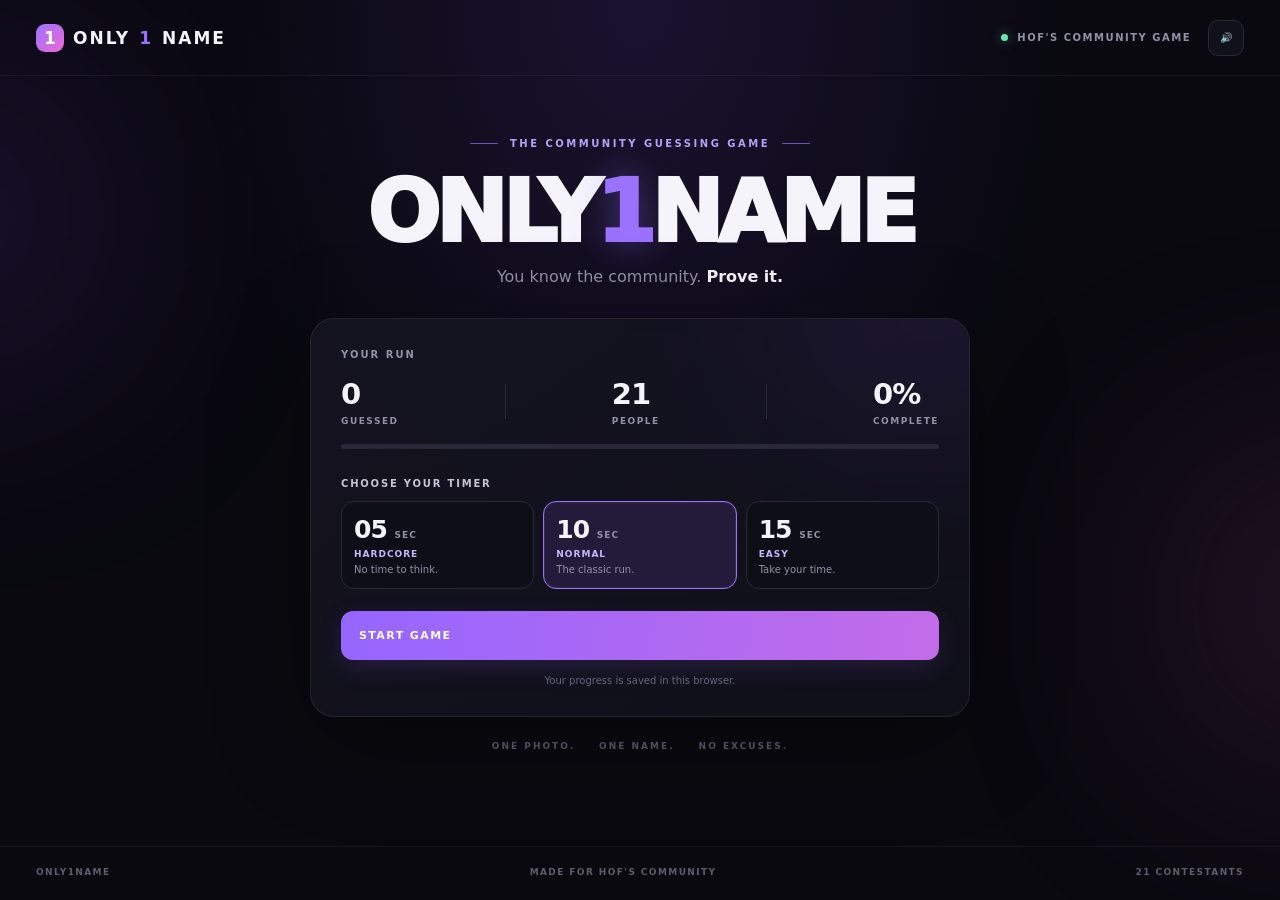
==== index.html @ 2f4b13dd "update" ====
<!doctype html>
<html lang="en">
<head>
  <meta charset="utf-8">
  <meta name="viewport" content="width=device-width, initial-scale=1">
  <meta name="theme-color" content="#09090f">
  <title>ONLY1NAME</title>
  <link rel="stylesheet" href="style.css">
</head>
<body>
  <div class="ambient ambient-one"></div><div class="ambient ambient-two"></div>
  <header class="topbar">
    <a class="wordmark" href="./" aria-label="ONLY1NAME home"><span class="logo-mark">1</span> ONLY<span>1</span>NAME</a>
    <div class="topbar-right">
      <span class="live-dot"></span><span class="topbar-label">HOF'S COMMUNITY GAME</span>
      <button id="sound-toggle" class="icon-button" aria-label="Toggle sound" title="Toggle sound">🔊</button>
    </div>
  </header>

  <main class="app-shell">
    <section id="home-screen" class="screen home-screen">
      <div class="eyebrow"><span class="eyebrow-line"></span> THE COMMUNITY GUESSING GAME <span class="eyebrow-line"></span></div>
      <h1>ONLY<span>1</span>NAME</h1>
      <p class="hero-subtitle">You know the community. <strong>Prove it.</strong></p>
      <div class="hero-card">
        <div class="hero-card-glow"></div>
        <div class="hero-card-content">
          <div class="mini-label">YOUR RUN</div>
          <div class="hero-stats">
            <div><strong id="home-guessed">0</strong><span>GUESSED</span></div>
            <div class="stat-divider"></div>
            <div><strong id="home-total">0</strong><span>PEOPLE</span></div>
            <div class="stat-divider"></div>
            <div><strong id="home-progress">0%</strong><span>COMPLETE</span></div>
          </div>
          <div class="progress-track"><div id="home-progress-bar" class="progress-fill"></div></div>
          <div class="setting-heading">CHOOSE YOUR TIMER</div>
          <div class="difficulty-options" role="group" aria-label="Choose timer difficulty">
            <button class="difficulty" data-seconds="5"><span class="difficulty-time">05 <small>SEC</small></span><span class="difficulty-name">HARDCORE</span><span class="difficulty-desc">No time to think.</span></button>
            <button class="difficulty selected" data-seconds="10"><span class="difficulty-time">10 <small>SEC</small></span><span class="difficulty-name">NORMAL</span><span class="difficulty-desc">The classic run.</span></button>
            <button class="difficulty" data-seconds="15"><span class="difficulty-time">15 <small>SEC</small></span><span class="difficulty-name">EASY</span><span class="difficulty-desc">Take your time.</span></button>
          </div>
          <button id="start-button" class="primary-button">START GAME <span>→</span></button>
          <button id="resume-button" class="secondary-button hidden">CONTINUE WHERE I LEFT OFF</button>
          <p class="fine-print">Your progress is saved in this browser.</p>
        </div>
      </div>
      <div class="home-footer"><span>ONE PHOTO.</span><span>ONE NAME.</span><span>NO EXCUSES.</span></div>
    </section>

    <section id="game-screen" class="screen game-screen hidden">
      <div class="game-heading">
        <button id="home-button" class="text-button">← MENU</button>
        <div class="round-label">CONTESTANT <strong id="round-number">01</strong><span id="round-total"> / 20</span></div>
        <div class="game-progress"><div id="game-progress-bar"></div></div>
      </div>

      <div class="game-layout">
        <section class="contestant-panel">
          <div class="photo-topline"><span class="tag">WHO'S THAT?</span><span id="guessed-badge" class="guessed-badge hidden">✓ GUESSED</span></div>
          <div id="photo-frame" class="photo-frame">
            <img id="contestant-photo" alt="Mystery contestant" draggable="false">
            <div id="photo-fallback" class="photo-fallback"><span>?</span><small>CONTESTANT PHOTO</small></div>
            <div id="reveal-overlay" class="reveal-overlay hidden"><span>THE ANSWER IS</span><strong id="reveal-name"></strong><small id="reveal-twitch"></small></div>
            <div id="countdown-overlay" class="countdown-overlay hidden"><span id="countdown-number">3</span></div>
          </div>
          <div class="photo-caption"><span class="caption-dot"></span><span id="photo-caption-text">A member of Hof's community</span></div>
        </section>

        <aside class="controls-panel">
          <div class="timer-card">
            <div class="timer-top"><span>TIME LEFT</span><span id="timer-mode">NORMAL MODE</span></div>
            <div id="timer-display" class="timer-display">10<span>s</span></div>
            <div class="timer-track"><div id="timer-bar" class="timer-fill"></div></div>
            <div class="timer-controls">
              <button id="timer-start" class="small-button">▶ START TIMER</button>
              <button id="timer-reset" class="small-button muted">↻ RESET</button>
            </div>
          </div>

          <div class="guess-card">
            <div class="section-kicker">LOCK IN YOUR GUESS</div>
            <h2>What's their<br><span>first name?</span></h2>
            <p>Say it out loud. Let chat decide.</p>
            <button id="reveal-button" class="primary-button reveal-button">REVEAL NAME <span>↗</span></button>
            <button id="guessed-button" class="secondary-button guessed-action">✓ MARK AS GUESSED</button>
          </div>

          <div class="navigation">
            <button id="previous-button" class="nav-button">← PREVIOUS</button>
            <button id="next-button" class="nav-button next-nav">NEXT PERSON →</button>
          </div>
          <div class="session-stats"><div><span>GUESSED THIS RUN</span><strong id="game-guessed">0</strong></div><div><span>LEFT TO GUESS</span><strong id="game-remaining">0</strong></div></div>
          <button id="review-button" class="text-button review-button">REVIEW GUESSED PEOPLE ↓</button>
        </aside>
      </div>

      <section id="review-panel" class="review-panel hidden">
        <div class="review-heading"><div><span class="section-kicker">YOUR PROGRESS</span><h2>People you've guessed</h2></div><button id="close-review" class="text-button">CLOSE ✕</button></div>
        <div id="review-list" class="review-list"></div>
      </section>
    </section>

    <section id="empty-screen" class="screen empty-screen hidden">
      <div class="empty-icon">＋</div><h2>YOUR GAME IS READY</h2>
      <p>Add your contestants to <code>contestants.json</code> and their photos to the <code>photos/</code> folder in your repository.</p>
      <button id="empty-home-button" class="primary-button">BACK TO MENU <span>→</span></button>
    </section>
  </main>
  <footer class="site-footer"><span>ONLY1NAME</span><span>MADE FOR HOF'S COMMUNITY</span><span id="footer-count">0 CONTESTANTS</span></footer>
  <script src="game.js"></script>
</body>
</html>
---- style.css ----
:root{--bg:#09090f;--panel:#11111b;--panel2:#171725;--line:#29293a;--text:#f5f4fb;--muted:#9291a8;--purple:#9b72ff;--pink:#ef68d4;--green:#66e7b1;--danger:#ff657a;--radius:20px}
*{box-sizing:border-box}html{min-height:100%;background:var(--bg)}body{margin:0;min-height:100vh;background:radial-gradient(ellipse at 50% 0%,#1a1230 0%,var(--bg) 48%);color:var(--text);font-family:Inter,ui-sans-serif,system-ui,-apple-system,BlinkMacSystemFont,"Segoe UI",sans-serif;overflow-x:hidden}.ambient{position:fixed;width:340px;height:340px;filter:blur(120px);opacity:.13;pointer-events:none;z-index:0}.ambient-one{background:#8d42ff;top:5%;left:-220px}.ambient-two{background:#d84dbd;right:-220px;top:48%}button{font:inherit;cursor:pointer}button:focus-visible,a:focus-visible{outline:2px solid var(--pink);outline-offset:3px}.hidden{display:none!important}.topbar{position:relative;z-index:1;max-width:1400px;margin:auto;height:76px;padding:0 36px;display:flex;align-items:center;justify-content:space-between;border-bottom:1px solid #ffffff0c}.wordmark{font-size:17px;letter-spacing:2px;font-weight:900;color:var(--text);text-decoration:none;display:flex;align-items:center;gap:9px}.wordmark>span:last-child{color:var(--purple)}.logo-mark{display:grid;place-items:center;width:28px;height:28px;border-radius:9px;background:linear-gradient(135deg,var(--purple),var(--pink));font-size:17px;color:white;letter-spacing:0}.topbar-right{display:flex;align-items:center;gap:9px;color:var(--muted);font-size:10px;font-weight:800;letter-spacing:1.5px}.live-dot{width:7px;height:7px;border-radius:50%;background:var(--green);box-shadow:0 0 12px #66e7b188}.icon-button{border:1px solid var(--line);background:var(--panel);border-radius:10px;width:36px;height:36px;margin-left:8px}.app-shell{position:relative;z-index:1;max-width:1220px;margin:auto;padding:30px 28px 64px;min-height:calc(100vh - 130px)}.screen{animation:fade-in .35s ease}@keyframes fade-in{from{opacity:0;transform:translateY(7px)}to{opacity:1;transform:translateY(0)}}.home-screen{text-align:center;padding-top:32px}.eyebrow{display:flex;align-items:center;justify-content:center;gap:12px;color:#b7a1f7;font-size:10px;letter-spacing:2.5px;font-weight:800}.eyebrow-line{height:1px;width:28px;background:#6d4fb8}.home-screen h1{font-size:clamp(46px,8vw,86px);line-height:1;margin:20px 0 12px;letter-spacing:-5px;font-weight:1000}.home-screen h1 span{color:var(--purple);text-shadow:0 0 35px #9b72ff66}.hero-subtitle{margin:0;color:var(--muted);font-size:16px}.hero-subtitle strong{color:var(--text)}.hero-card{position:relative;max-width:660px;margin:32px auto 0;border:1px solid #ffffff14;border-radius:24px;background:linear-gradient(145deg,#151421f2,#101019f5);overflow:hidden;text-align:left;box-shadow:0 25px 100px #0005}.hero-card-glow{position:absolute;width:280px;height:180px;background:#8c54ff;filter:blur(100px);opacity:.13;right:-100px;top:-90px;pointer-events:none}.hero-card-content{position:relative;padding:30px}.mini-label,.section-kicker{font-size:10px;font-weight:900;letter-spacing:2px;color:var(--muted)}.hero-stats{display:flex;align-items:center;justify-content:space-between;margin:17px 0 18px}.hero-stats>div:not(.stat-divider){display:flex;flex-direction:column;gap:5px}.hero-stats strong{font-size:29px;letter-spacing:-1px}.hero-stats span{font-size:9px;font-weight:800;letter-spacing:1.5px;color:var(--muted)}.stat-divider{width:1px;height:35px;background:var(--line)}.progress-track,.game-progress,.timer-track{height:5px;border-radius:99px;background:#292638;overflow:hidden}.progress-fill,.game-progress>div,.timer-fill{height:100%;width:0;background:linear-gradient(90deg,var(--purple),var(--pink));border-radius:99px;transition:width .25s}.setting-heading{margin-top:29px;margin-bottom:12px;font-size:10px;font-weight:900;letter-spacing:1.8px;color:#c6c3d7}.difficulty-options{display:grid;grid-template-columns:repeat(3,1fr);gap:9px}.difficulty{display:flex;flex-direction:column;gap:5px;text-align:left;padding:13px 12px;border:1px solid var(--line);background:#0e0e16;border-radius:13px;color:var(--text);transition:border-color .2s,background .2s}.difficulty:hover{border-color:#6c598d}.difficulty.selected{border-color:var(--purple);background:#241a39;box-shadow:inset 0 0 0 1px #9b72ff22}.difficulty-time{font-size:25px;font-weight:900;letter-spacing:-1px}.difficulty-time small{font-size:9px;letter-spacing:1px;color:var(--muted)}.difficulty-name{font-size:9px;font-weight:900;letter-spacing:1px;color:#c8b5ff}.difficulty-desc{font-size:10px;color:var(--muted)}.primary-button{border:0;background:linear-gradient(100deg,#9566ff,#c36ce8);color:#fff;border-radius:12px;min-height:49px;padding:0 18px;font-size:11px;letter-spacing:1.4px;font-weight:900;display:flex;align-items:center;justify-content:space-between;gap:20px;box-shadow:0 8px 24px #9566ff26;transition:transform .15s,filter .15s}.primary-button:hover{filter:brightness(1.12);transform:translateY(-1px)}.primary-button span{font-size:18px}.hero-card .primary-button{width:100%;margin-top:22px}.secondary-button{width:100%;min-height:43px;border:1px solid #4a3c67;background:#211a31;color:#d4c4ff;border-radius:11px;font-size:10px;letter-spacing:1px;font-weight:900;margin-top:9px}.secondary-button:hover{background:#2a2040}.fine-print{text-align:center;color:#66657b;font-size:10px;margin:15px 0 0}.home-footer{display:flex;justify-content:center;gap:24px;margin-top:24px;color:#5e5c72;font-size:9px;letter-spacing:2px;font-weight:900}.site-footer{position:relative;z-index:1;display:flex;justify-content:space-between;max-width:1400px;margin:auto;padding:20px 36px;color:#5e5c72;font-size:9px;letter-spacing:1.4px;font-weight:800;border-top:1px solid #ffffff0c}.game-screen{padding-top:12px}.game-heading{display:flex;align-items:center;gap:24px;margin-bottom:22px}.text-button{background:transparent;border:0;color:var(--muted);font-size:10px;font-weight:900;letter-spacing:1.2px;padding:10px 0}.text-button:hover{color:var(--text)}.round-label{white-space:nowrap;font-size:10px;font-weight:800;letter-spacing:1px;color:var(--muted)}.round-label strong{color:var(--text);font-size:15px;margin-left:6px}.game-progress{flex:1;height:4px}.game-layout{display:grid;grid-template-columns:minmax(0,1.35fr) minmax(300px,.8fr);gap:22px;align-items:stretch}.contestant-panel,.controls-panel{border:1px solid #ffffff12;border-radius:var(--radius);background:#11111bd9;overflow:hidden}.contestant-panel{padding:17px}.photo-topline{height:28px;display:flex;align-items:flex-start;justify-content:space-between}.tag{font-size:9px;letter-spacing:1.8px;font-weight:900;color:#c9b5ff}.guessed-badge{font-size:9px;color:var(--green);letter-spacing:1px;font-weight:900}.photo-frame{height:clamp(300px,54vh,570px);position:relative;display:flex;align-items:center;justify-content:center;overflow:hidden;border-radius:13px;background:radial-gradient(ellipse at 50% 35%,#2a2140,#15141f 70%);border:1px solid #ffffff0b}.photo-frame img{width:100%;height:100%;object-fit:contain;position:relative;z-index:1;display:none}.photo-frame img.loaded{display:block}.photo-fallback{position:absolute;inset:0;display:flex;flex-direction:column;align-items:center;justify-content:center;gap:12px;color:#a797d4;background:radial-gradient(ellipse at center,#302445,#14131e 70%)}.photo-fallback span{width:100px;height:100px;border:1px solid #b99bff55;border-radius:50%;display:grid;place-items:center;font-size:52px;font-weight:300;color:#d2bdff;box-shadow:0 0 70px #9b72ff18}.photo-fallback small{font-size:9px;letter-spacing:2px;color:#8d829f}.reveal-overlay{position:absolute;z-index:3;inset:0;display:flex;flex-direction:column;align-items:center;justify-content:flex-end;padding:30px 18px;background:linear-gradient(0deg,#0b0914f5 0%,#0b091455 55%,transparent 100%);text-align:center;animation:fade-in .3s ease}.reveal-overlay>span{font-size:9px;letter-spacing:2px;color:#d4c4ff;font-weight:900}.reveal-overlay strong{font-size:clamp(30px,4vw,50px);font-weight:1000;letter-spacing:-1.5px;margin-top:7px;text-shadow:0 3px 20px #0008}.reveal-overlay small{font-size:12px;color:#c1b5dc;margin-top:5px}.countdown-overlay{position:absolute;z-index:4;inset:0;display:grid;place-items:center;background:#080711b8;backdrop-filter:blur(4px)}.countdown-overlay span{font-size:clamp(100px,20vw,200px);font-weight:1000;line-height:1;color:white;text-shadow:0 0 60px #a77bffbb;animation:count-pop .8s ease both}@keyframes count-pop{0%{transform:scale(1.5);opacity:0}25%{opacity:1}100%{transform:scale(1);opacity:1}}.photo-caption{display:flex;align-items:center;gap:8px;color:var(--muted);font-size:10px;padding:13px 2px 1px}.caption-dot{width:6px;height:6px;border-radius:50%;background:var(--purple)}.controls-panel{padding:16px;display:flex;flex-direction:column;gap:13px}.timer-card,.guess-card{background:#171725;border:1px solid #ffffff0a;border-radius:14px;padding:17px}.timer-top{display:flex;justify-content:space-between;align-items:center;color:var(--muted);font-size:9px;font-weight:900;letter-spacing:1.2px}.timer-top span:last-child{color:#b8a2f2}.timer-display{text-align:center;font-size:58px;line-height:1.2;font-weight:1000;letter-spacing:-3px;margin:5px 0 10px;font-variant-numeric:tabular-nums}.timer-display span{font-size:20px;letter-spacing:0;color:var(--muted);margin-left:4px}.timer-display.urgent{color:var(--danger);text-shadow:0 0 24px #ff657a44}.timer-track{height:4px}.timer-fill{width:100%}.timer-controls{display:grid;grid-template-columns:1fr 1fr;gap:8px;margin-top:13px}.small-button{min-height:35px;border:1px solid #4a3b69;border-radius:9px;background:#2a2040;color:#e3d8ff;font-size:9px;font-weight:900;letter-spacing:.8px}.small-button.muted{background:transparent;border-color:var(--line);color:var(--muted)}.guess-card .section-kicker{color:#b49bf7}.guess-card h2{font-size:25px;line-height:1.12;letter-spacing:-.8px;margin:12px 0 8px}.guess-card h2 span{color:#b49bf7}.guess-card p{font-size:11px;color:var(--muted);margin:0 0 16px}.reveal-button{width:100%;min-height:45px}.guessed-action{margin-top:8px;min-height:39px}.navigation{display:grid;grid-template-columns:1fr 1fr;gap:8px}.nav-button{min-height:42px;background:transparent;border:1px solid var(--line);border-radius:10px;color:#c3c0d3;font-size:9px;letter-spacing:.8px;font-weight:900}.nav-button:hover:not(:disabled){border-color:#8062bb;background:#1a1727}.nav-button:disabled{opacity:.3;cursor:not-allowed}.next-nav{background:#211a31;border-color:#4b3b68;color:#d4c4ff}.session-stats{display:grid;grid-template-columns:1fr 1fr;border:1px solid #ffffff10;border-radius:11px;padding:12px 14px}.session-stats>div{display:flex;flex-direction:column;gap:4px}.session-stats>div+div{border-left:1px solid var(--line);padding-left:15px}.session-stats span{font-size:8px;color:var(--muted);letter-spacing:1px;font-weight:800}.session-stats strong{font-size:19px}.review-button{text-align:center;padding:5px}.review-panel{margin-top:22px;padding:20px;border:1px solid #ffffff12;border-radius:var(--radius);background:#11111bd9}.review-heading{display:flex;justify-content:space-between;align-items:center;margin-bottom:17px}.review-heading h2{font-size:22px;margin:7px 0 0}.review-list{display:grid;grid-template-columns:repeat(auto-fill,minmax(140px,1fr));gap:10px}.review-person{border:1px solid var(--line);border-radius:12px;overflow:hidden;background:#171725;text-align:left;color:var(--text);padding:0}.review-person img{width:100%;height:120px;object-fit:cover;display:block;background:#272038}.review-person strong{display:block;padding:10px 10px 3px;font-size:12px}.review-person span{display:block;padding:0 10px 10px;color:var(--green);font-size:9px;letter-spacing:.7px}.empty-screen{max-width:540px;margin:8vh auto;text-align:center;border:1px solid var(--line);background:var(--panel);border-radius:22px;padding:42px 30px}.empty-icon{width:54px;height:54px;margin:0 auto 18px;border-radius:16px;background:#291e40;color:#cbb6ff;font-size:30px;display:grid;place-items:center}.empty-screen h2{font-size:24px;letter-spacing:-.5px}.empty-screen p{color:var(--muted);line-height:1.7;font-size:13px}.empty-screen code{color:#d6c5ff}.empty-screen .primary-button{margin:22px auto 0}.toast{position:fixed;z-index:20;left:50%;bottom:28px;transform:translateX(-50%);padding:12px 18px;border:1px solid #544276;background:#211a31;border-radius:10px;color:#e6dcff;font-size:12px;box-shadow:0 10px 40px #0008}
@media(max-width:800px){.app-shell{padding:24px 16px 40px}.topbar{padding:0 18px}.game-layout{grid-template-columns:1fr}.photo-frame{height:min(55vh,520px);min-height:280px}.controls-panel{display:grid;grid-template-columns:1fr 1fr;align-items:start}.timer-card,.guess-card{min-width:0}.navigation,.session-stats,.review-button{grid-column:1/-1}.game-heading{gap:12px}.game-progress{max-width:90px}.site-footer{padding:18px;gap:12px;font-size:8px}.topbar-label{display:none}.controls-panel{gap:10px}.timer-card,.guess-card{padding:13px}.guess-card h2{font-size:21px}.timer-display{font-size:47px}}
@media(max-width:480px){.home-screen{padding-top:20px}.hero-card-content{padding:21px 16px}.home-screen h1{letter-spacing:-3px}.hero-stats strong{font-size:24px}.difficulty-options{gap:6px}.difficulty{padding:10px 8px}.difficulty-time{font-size:21px}.difficulty-desc{font-size:9px}.home-footer{gap:12px;font-size:8px}.controls-panel{grid-template-columns:1fr}.timer-card,.guess-card,.navigation,.session-stats,.review-button{grid-column:1}.game-heading{flex-wrap:wrap}.game-progress{order:3;flex-basis:100%;max-width:none}.photo-frame{min-height:270px}.site-footer span:nth-child(2){display:none}}
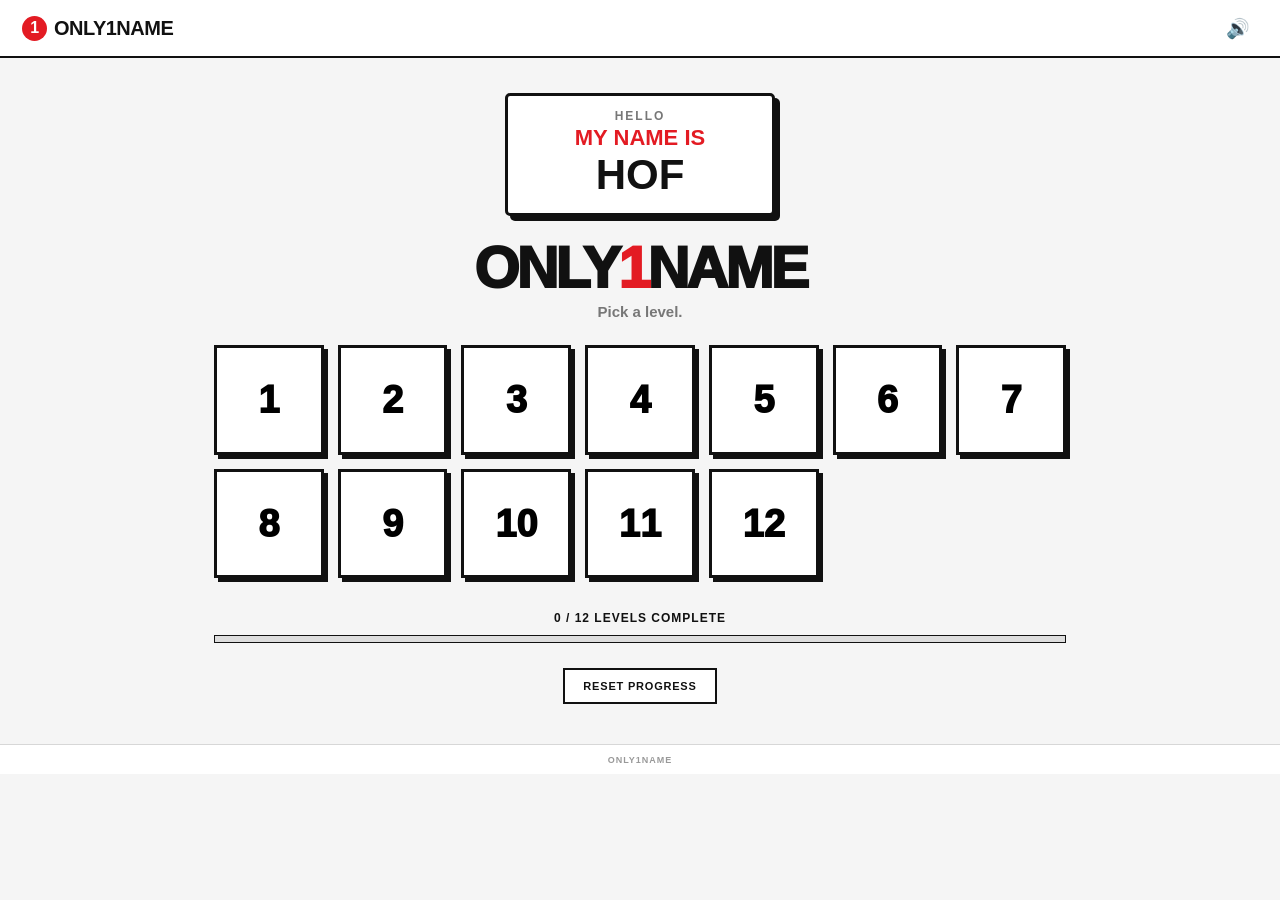
==== commit 0d3dd916: "up" ====
--- a/index.html
+++ b/index.html
@@ -3,111 +3,244 @@
 <head>
   <meta charset="utf-8">
   <meta name="viewport" content="width=device-width, initial-scale=1">
-  <meta name="theme-color" content="#09090f">
+  <meta name="theme-color" content="#e31b23">
   <title>ONLY1NAME</title>
+
   <link rel="stylesheet" href="style.css">
 </head>
+
 <body>
-  <div class="ambient ambient-one"></div><div class="ambient ambient-two"></div>
+
   <header class="topbar">
-    <a class="wordmark" href="./" aria-label="ONLY1NAME home"><span class="logo-mark">1</span> ONLY<span>1</span>NAME</a>
-    <div class="topbar-right">
-      <span class="live-dot"></span><span class="topbar-label">HOF'S COMMUNITY GAME</span>
-      <button id="sound-toggle" class="icon-button" aria-label="Toggle sound" title="Toggle sound">🔊</button>
-    </div>
+    <a class="brand" href="./">
+      <span class="brand-one">1</span>
+      ONLY1NAME
+    </a>
+
+    <button
+      id="sound-toggle"
+      class="sound-button"
+      aria-label="Toggle sound"
+      type="button"
+    >
+      🔊
+    </button>
   </header>
 
+
   <main class="app-shell">
-    <section id="home-screen" class="screen home-screen">
-      <div class="eyebrow"><span class="eyebrow-line"></span> THE COMMUNITY GUESSING GAME <span class="eyebrow-line"></span></div>
-      <h1>ONLY<span>1</span>NAME</h1>
-      <p class="hero-subtitle">You know the community. <strong>Prove it.</strong></p>
-      <div class="hero-card">
-        <div class="hero-card-glow"></div>
-        <div class="hero-card-content">
-          <div class="mini-label">YOUR RUN</div>
-          <div class="hero-stats">
-            <div><strong id="home-guessed">0</strong><span>GUESSED</span></div>
-            <div class="stat-divider"></div>
-            <div><strong id="home-total">0</strong><span>PEOPLE</span></div>
-            <div class="stat-divider"></div>
-            <div><strong id="home-progress">0%</strong><span>COMPLETE</span></div>
+
+    <!-- ======================================================
+         HOME / LEVEL SELECT
+         ====================================================== -->
+
+    <section
+      id="home-screen"
+      class="screen home-screen"
+    >
+
+      <div class="name-sticker">
+        <div class="sticker-top">HELLO</div>
+        <div class="sticker-title">MY NAME IS</div>
+        <div class="sticker-name">HOF</div>
+      </div>
+
+
+      <div class="home-heading">
+        <h1>ONLY<span>1</span>NAME</h1>
+        <p>Pick a level.</p>
+      </div>
+
+
+      <div
+        id="levels-grid"
+        class="levels-grid"
+      ></div>
+
+
+      <div class="home-progress">
+        <span id="home-progress-text">
+          0 / 0 LEVELS COMPLETE
+        </span>
+
+        <div class="home-progress-track">
+          <div id="home-progress-bar"></div>
+        </div>
+      </div>
+
+
+      <button
+        id="reset-progress-button"
+        class="reset-progress-button"
+        type="button"
+      >
+        RESET PROGRESS
+      </button>
+
+    </section>
+
+
+    <!-- ======================================================
+         GAME
+         ====================================================== -->
+
+    <section
+      id="game-screen"
+      class="screen game-screen hidden"
+    >
+
+      <div class="game-topbar">
+
+        <button
+          id="home-button"
+          class="back-button"
+          type="button"
+        >
+          ← LEVELS
+        </button>
+
+
+        <div class="level-indicator">
+          LEVEL
+          <strong id="level-number">01</strong>
+        </div>
+
+
+        <div class="round-indicator">
+          <strong id="round-number">1</strong>
+          /
+          <span id="round-total">4</span>
+        </div>
+
+      </div>
+
+
+      <div class="name-card-wrapper">
+
+        <div class="name-card">
+
+          <div class="name-card-header">
+            <div class="my-name-text">HELLO, MY NAME IS</div>
           </div>
-          <div class="progress-track"><div id="home-progress-bar" class="progress-fill"></div></div>
-          <div class="setting-heading">CHOOSE YOUR TIMER</div>
-          <div class="difficulty-options" role="group" aria-label="Choose timer difficulty">
-            <button class="difficulty" data-seconds="5"><span class="difficulty-time">05 <small>SEC</small></span><span class="difficulty-name">HARDCORE</span><span class="difficulty-desc">No time to think.</span></button>
-            <button class="difficulty selected" data-seconds="10"><span class="difficulty-time">10 <small>SEC</small></span><span class="difficulty-name">NORMAL</span><span class="difficulty-desc">The classic run.</span></button>
-            <button class="difficulty" data-seconds="15"><span class="difficulty-time">15 <small>SEC</small></span><span class="difficulty-name">EASY</span><span class="difficulty-desc">Take your time.</span></button>
+
+
+          <div class="card-photo-area">
+
+            <img
+              id="contestant-photo"
+              alt="Contestant"
+              draggable="false"
+            >
+
+
+            <div
+              id="photo-fallback"
+              class="photo-fallback hidden"
+            >
+              ?
+            </div>
+
+
+            <!-- Level-start countdown -->
+            <div
+              id="countdown-overlay"
+              class="countdown-overlay hidden"
+            >
+              <span id="countdown-number">3</span>
+            </div>
+
+
+            <!-- Answer -->
+            <div
+              id="reveal-overlay"
+              class="reveal-overlay hidden"
+            >
+              <div
+                id="reveal-name"
+                class="answer-name"
+              ></div>
+            </div>
+
           </div>
-          <button id="start-button" class="primary-button">START GAME <span>→</span></button>
-          <button id="resume-button" class="secondary-button hidden">CONTINUE WHERE I LEFT OFF</button>
-          <p class="fine-print">Your progress is saved in this browser.</p>
-        </div>
-      </div>
-      <div class="home-footer"><span>ONE PHOTO.</span><span>ONE NAME.</span><span>NO EXCUSES.</span></div>
+
+
+          <div class="name-card-footer">
+
+            <span class="card-star">★</span>
+
+            <div class="timer-area">
+
+              <div class="timer-display">
+                <span id="timer-display">10</span>s
+              </div>
+
+              <div class="timer-track">
+                <div id="timer-bar"></div>
+              </div>
+
+            </div>
+
+            <span class="card-star">★</span>
+
+          </div>
+
+        </div>
+
+      </div>
+
+
+      <!-- Only Previous / Next -->
+      <div class="game-controls">
+
+        <div class="navigation">
+
+          <button
+            id="previous-button"
+            class="nav-button"
+            type="button"
+          >
+            ← PREVIOUS
+          </button>
+
+
+          <button
+            id="next-button"
+            class="nav-button next"
+            type="button"
+          >
+            NEXT →
+          </button>
+
+        </div>
+
+      </div>
+
+
+      <div class="level-status">
+
+        <span>
+          LEVEL
+          <strong id="status-level">01</strong>
+        </span>
+
+        <span>
+          <strong id="level-total">4</strong>
+          PICTURES
+        </span>
+
+      </div>
+
     </section>
 
-    <section id="game-screen" class="screen game-screen hidden">
-      <div class="game-heading">
-        <button id="home-button" class="text-button">← MENU</button>
-        <div class="round-label">CONTESTANT <strong id="round-number">01</strong><span id="round-total"> / 20</span></div>
-        <div class="game-progress"><div id="game-progress-bar"></div></div>
-      </div>
-
-      <div class="game-layout">
-        <section class="contestant-panel">
-          <div class="photo-topline"><span class="tag">WHO'S THAT?</span><span id="guessed-badge" class="guessed-badge hidden">✓ GUESSED</span></div>
-          <div id="photo-frame" class="photo-frame">
-            <img id="contestant-photo" alt="Mystery contestant" draggable="false">
-            <div id="photo-fallback" class="photo-fallback"><span>?</span><small>CONTESTANT PHOTO</small></div>
-            <div id="reveal-overlay" class="reveal-overlay hidden"><span>THE ANSWER IS</span><strong id="reveal-name"></strong><small id="reveal-twitch"></small></div>
-            <div id="countdown-overlay" class="countdown-overlay hidden"><span id="countdown-number">3</span></div>
-          </div>
-          <div class="photo-caption"><span class="caption-dot"></span><span id="photo-caption-text">A member of Hof's community</span></div>
-        </section>
-
-        <aside class="controls-panel">
-          <div class="timer-card">
-            <div class="timer-top"><span>TIME LEFT</span><span id="timer-mode">NORMAL MODE</span></div>
-            <div id="timer-display" class="timer-display">10<span>s</span></div>
-            <div class="timer-track"><div id="timer-bar" class="timer-fill"></div></div>
-            <div class="timer-controls">
-              <button id="timer-start" class="small-button">▶ START TIMER</button>
-              <button id="timer-reset" class="small-button muted">↻ RESET</button>
-            </div>
-          </div>
-
-          <div class="guess-card">
-            <div class="section-kicker">LOCK IN YOUR GUESS</div>
-            <h2>What's their<br><span>first name?</span></h2>
-            <p>Say it out loud. Let chat decide.</p>
-            <button id="reveal-button" class="primary-button reveal-button">REVEAL NAME <span>↗</span></button>
-            <button id="guessed-button" class="secondary-button guessed-action">✓ MARK AS GUESSED</button>
-          </div>
-
-          <div class="navigation">
-            <button id="previous-button" class="nav-button">← PREVIOUS</button>
-            <button id="next-button" class="nav-button next-nav">NEXT PERSON →</button>
-          </div>
-          <div class="session-stats"><div><span>GUESSED THIS RUN</span><strong id="game-guessed">0</strong></div><div><span>LEFT TO GUESS</span><strong id="game-remaining">0</strong></div></div>
-          <button id="review-button" class="text-button review-button">REVIEW GUESSED PEOPLE ↓</button>
-        </aside>
-      </div>
-
-      <section id="review-panel" class="review-panel hidden">
-        <div class="review-heading"><div><span class="section-kicker">YOUR PROGRESS</span><h2>People you've guessed</h2></div><button id="close-review" class="text-button">CLOSE ✕</button></div>
-        <div id="review-list" class="review-list"></div>
-      </section>
-    </section>
-
-    <section id="empty-screen" class="screen empty-screen hidden">
-      <div class="empty-icon">＋</div><h2>YOUR GAME IS READY</h2>
-      <p>Add your contestants to <code>contestants.json</code> and their photos to the <code>photos/</code> folder in your repository.</p>
-      <button id="empty-home-button" class="primary-button">BACK TO MENU <span>→</span></button>
-    </section>
   </main>
-  <footer class="site-footer"><span>ONLY1NAME</span><span>MADE FOR HOF'S COMMUNITY</span><span id="footer-count">0 CONTESTANTS</span></footer>
+
+
+  <footer class="site-footer">
+    ONLY1NAME
+  </footer>
+
+
   <script src="game.js"></script>
+
 </body>
-</html>
+</html>
--- a/style.css
+++ b/style.css
@@ -1,4 +1,1020 @@
-:root{--bg:#09090f;--panel:#11111b;--panel2:#171725;--line:#29293a;--text:#f5f4fb;--muted:#9291a8;--purple:#9b72ff;--pink:#ef68d4;--green:#66e7b1;--danger:#ff657a;--radius:20px}
-*{box-sizing:border-box}html{min-height:100%;background:var(--bg)}body{margin:0;min-height:100vh;background:radial-gradient(ellipse at 50% 0%,#1a1230 0%,var(--bg) 48%);color:var(--text);font-family:Inter,ui-sans-serif,system-ui,-apple-system,BlinkMacSystemFont,"Segoe UI",sans-serif;overflow-x:hidden}.ambient{position:fixed;width:340px;height:340px;filter:blur(120px);opacity:.13;pointer-events:none;z-index:0}.ambient-one{background:#8d42ff;top:5%;left:-220px}.ambient-two{background:#d84dbd;right:-220px;top:48%}button{font:inherit;cursor:pointer}button:focus-visible,a:focus-visible{outline:2px solid var(--pink);outline-offset:3px}.hidden{display:none!important}.topbar{position:relative;z-index:1;max-width:1400px;margin:auto;height:76px;padding:0 36px;display:flex;align-items:center;justify-content:space-between;border-bottom:1px solid #ffffff0c}.wordmark{font-size:17px;letter-spacing:2px;font-weight:900;color:var(--text);text-decoration:none;display:flex;align-items:center;gap:9px}.wordmark>span:last-child{color:var(--purple)}.logo-mark{display:grid;place-items:center;width:28px;height:28px;border-radius:9px;background:linear-gradient(135deg,var(--purple),var(--pink));font-size:17px;color:white;letter-spacing:0}.topbar-right{display:flex;align-items:center;gap:9px;color:var(--muted);font-size:10px;font-weight:800;letter-spacing:1.5px}.live-dot{width:7px;height:7px;border-radius:50%;background:var(--green);box-shadow:0 0 12px #66e7b188}.icon-button{border:1px solid var(--line);background:var(--panel);border-radius:10px;width:36px;height:36px;margin-left:8px}.app-shell{position:relative;z-index:1;max-width:1220px;margin:auto;padding:30px 28px 64px;min-height:calc(100vh - 130px)}.screen{animation:fade-in .35s ease}@keyframes fade-in{from{opacity:0;transform:translateY(7px)}to{opacity:1;transform:translateY(0)}}.home-screen{text-align:center;padding-top:32px}.eyebrow{display:flex;align-items:center;justify-content:center;gap:12px;color:#b7a1f7;font-size:10px;letter-spacing:2.5px;font-weight:800}.eyebrow-line{height:1px;width:28px;background:#6d4fb8}.home-screen h1{font-size:clamp(46px,8vw,86px);line-height:1;margin:20px 0 12px;letter-spacing:-5px;font-weight:1000}.home-screen h1 span{color:var(--purple);text-shadow:0 0 35px #9b72ff66}.hero-subtitle{margin:0;color:var(--muted);font-size:16px}.hero-subtitle strong{color:var(--text)}.hero-card{position:relative;max-width:660px;margin:32px auto 0;border:1px solid #ffffff14;border-radius:24px;background:linear-gradient(145deg,#151421f2,#101019f5);overflow:hidden;text-align:left;box-shadow:0 25px 100px #0005}.hero-card-glow{position:absolute;width:280px;height:180px;background:#8c54ff;filter:blur(100px);opacity:.13;right:-100px;top:-90px;pointer-events:none}.hero-card-content{position:relative;padding:30px}.mini-label,.section-kicker{font-size:10px;font-weight:900;letter-spacing:2px;color:var(--muted)}.hero-stats{display:flex;align-items:center;justify-content:space-between;margin:17px 0 18px}.hero-stats>div:not(.stat-divider){display:flex;flex-direction:column;gap:5px}.hero-stats strong{font-size:29px;letter-spacing:-1px}.hero-stats span{font-size:9px;font-weight:800;letter-spacing:1.5px;color:var(--muted)}.stat-divider{width:1px;height:35px;background:var(--line)}.progress-track,.game-progress,.timer-track{height:5px;border-radius:99px;background:#292638;overflow:hidden}.progress-fill,.game-progress>div,.timer-fill{height:100%;width:0;background:linear-gradient(90deg,var(--purple),var(--pink));border-radius:99px;transition:width .25s}.setting-heading{margin-top:29px;margin-bottom:12px;font-size:10px;font-weight:900;letter-spacing:1.8px;color:#c6c3d7}.difficulty-options{display:grid;grid-template-columns:repeat(3,1fr);gap:9px}.difficulty{display:flex;flex-direction:column;gap:5px;text-align:left;padding:13px 12px;border:1px solid var(--line);background:#0e0e16;border-radius:13px;color:var(--text);transition:border-color .2s,background .2s}.difficulty:hover{border-color:#6c598d}.difficulty.selected{border-color:var(--purple);background:#241a39;box-shadow:inset 0 0 0 1px #9b72ff22}.difficulty-time{font-size:25px;font-weight:900;letter-spacing:-1px}.difficulty-time small{font-size:9px;letter-spacing:1px;color:var(--muted)}.difficulty-name{font-size:9px;font-weight:900;letter-spacing:1px;color:#c8b5ff}.difficulty-desc{font-size:10px;color:var(--muted)}.primary-button{border:0;background:linear-gradient(100deg,#9566ff,#c36ce8);color:#fff;border-radius:12px;min-height:49px;padding:0 18px;font-size:11px;letter-spacing:1.4px;font-weight:900;display:flex;align-items:center;justify-content:space-between;gap:20px;box-shadow:0 8px 24px #9566ff26;transition:transform .15s,filter .15s}.primary-button:hover{filter:brightness(1.12);transform:translateY(-1px)}.primary-button span{font-size:18px}.hero-card .primary-button{width:100%;margin-top:22px}.secondary-button{width:100%;min-height:43px;border:1px solid #4a3c67;background:#211a31;color:#d4c4ff;border-radius:11px;font-size:10px;letter-spacing:1px;font-weight:900;margin-top:9px}.secondary-button:hover{background:#2a2040}.fine-print{text-align:center;color:#66657b;font-size:10px;margin:15px 0 0}.home-footer{display:flex;justify-content:center;gap:24px;margin-top:24px;color:#5e5c72;font-size:9px;letter-spacing:2px;font-weight:900}.site-footer{position:relative;z-index:1;display:flex;justify-content:space-between;max-width:1400px;margin:auto;padding:20px 36px;color:#5e5c72;font-size:9px;letter-spacing:1.4px;font-weight:800;border-top:1px solid #ffffff0c}.game-screen{padding-top:12px}.game-heading{display:flex;align-items:center;gap:24px;margin-bottom:22px}.text-button{background:transparent;border:0;color:var(--muted);font-size:10px;font-weight:900;letter-spacing:1.2px;padding:10px 0}.text-button:hover{color:var(--text)}.round-label{white-space:nowrap;font-size:10px;font-weight:800;letter-spacing:1px;color:var(--muted)}.round-label strong{color:var(--text);font-size:15px;margin-left:6px}.game-progress{flex:1;height:4px}.game-layout{display:grid;grid-template-columns:minmax(0,1.35fr) minmax(300px,.8fr);gap:22px;align-items:stretch}.contestant-panel,.controls-panel{border:1px solid #ffffff12;border-radius:var(--radius);background:#11111bd9;overflow:hidden}.contestant-panel{padding:17px}.photo-topline{height:28px;display:flex;align-items:flex-start;justify-content:space-between}.tag{font-size:9px;letter-spacing:1.8px;font-weight:900;color:#c9b5ff}.guessed-badge{font-size:9px;color:var(--green);letter-spacing:1px;font-weight:900}.photo-frame{height:clamp(300px,54vh,570px);position:relative;display:flex;align-items:center;justify-content:center;overflow:hidden;border-radius:13px;background:radial-gradient(ellipse at 50% 35%,#2a2140,#15141f 70%);border:1px solid #ffffff0b}.photo-frame img{width:100%;height:100%;object-fit:contain;position:relative;z-index:1;display:none}.photo-frame img.loaded{display:block}.photo-fallback{position:absolute;inset:0;display:flex;flex-direction:column;align-items:center;justify-content:center;gap:12px;color:#a797d4;background:radial-gradient(ellipse at center,#302445,#14131e 70%)}.photo-fallback span{width:100px;height:100px;border:1px solid #b99bff55;border-radius:50%;display:grid;place-items:center;font-size:52px;font-weight:300;color:#d2bdff;box-shadow:0 0 70px #9b72ff18}.photo-fallback small{font-size:9px;letter-spacing:2px;color:#8d829f}.reveal-overlay{position:absolute;z-index:3;inset:0;display:flex;flex-direction:column;align-items:center;justify-content:flex-end;padding:30px 18px;background:linear-gradient(0deg,#0b0914f5 0%,#0b091455 55%,transparent 100%);text-align:center;animation:fade-in .3s ease}.reveal-overlay>span{font-size:9px;letter-spacing:2px;color:#d4c4ff;font-weight:900}.reveal-overlay strong{font-size:clamp(30px,4vw,50px);font-weight:1000;letter-spacing:-1.5px;margin-top:7px;text-shadow:0 3px 20px #0008}.reveal-overlay small{font-size:12px;color:#c1b5dc;margin-top:5px}.countdown-overlay{position:absolute;z-index:4;inset:0;display:grid;place-items:center;background:#080711b8;backdrop-filter:blur(4px)}.countdown-overlay span{font-size:clamp(100px,20vw,200px);font-weight:1000;line-height:1;color:white;text-shadow:0 0 60px #a77bffbb;animation:count-pop .8s ease both}@keyframes count-pop{0%{transform:scale(1.5);opacity:0}25%{opacity:1}100%{transform:scale(1);opacity:1}}.photo-caption{display:flex;align-items:center;gap:8px;color:var(--muted);font-size:10px;padding:13px 2px 1px}.caption-dot{width:6px;height:6px;border-radius:50%;background:var(--purple)}.controls-panel{padding:16px;display:flex;flex-direction:column;gap:13px}.timer-card,.guess-card{background:#171725;border:1px solid #ffffff0a;border-radius:14px;padding:17px}.timer-top{display:flex;justify-content:space-between;align-items:center;color:var(--muted);font-size:9px;font-weight:900;letter-spacing:1.2px}.timer-top span:last-child{color:#b8a2f2}.timer-display{text-align:center;font-size:58px;line-height:1.2;font-weight:1000;letter-spacing:-3px;margin:5px 0 10px;font-variant-numeric:tabular-nums}.timer-display span{font-size:20px;letter-spacing:0;color:var(--muted);margin-left:4px}.timer-display.urgent{color:var(--danger);text-shadow:0 0 24px #ff657a44}.timer-track{height:4px}.timer-fill{width:100%}.timer-controls{display:grid;grid-template-columns:1fr 1fr;gap:8px;margin-top:13px}.small-button{min-height:35px;border:1px solid #4a3b69;border-radius:9px;background:#2a2040;color:#e3d8ff;font-size:9px;font-weight:900;letter-spacing:.8px}.small-button.muted{background:transparent;border-color:var(--line);color:var(--muted)}.guess-card .section-kicker{color:#b49bf7}.guess-card h2{font-size:25px;line-height:1.12;letter-spacing:-.8px;margin:12px 0 8px}.guess-card h2 span{color:#b49bf7}.guess-card p{font-size:11px;color:var(--muted);margin:0 0 16px}.reveal-button{width:100%;min-height:45px}.guessed-action{margin-top:8px;min-height:39px}.navigation{display:grid;grid-template-columns:1fr 1fr;gap:8px}.nav-button{min-height:42px;background:transparent;border:1px solid var(--line);border-radius:10px;color:#c3c0d3;font-size:9px;letter-spacing:.8px;font-weight:900}.nav-button:hover:not(:disabled){border-color:#8062bb;background:#1a1727}.nav-button:disabled{opacity:.3;cursor:not-allowed}.next-nav{background:#211a31;border-color:#4b3b68;color:#d4c4ff}.session-stats{display:grid;grid-template-columns:1fr 1fr;border:1px solid #ffffff10;border-radius:11px;padding:12px 14px}.session-stats>div{display:flex;flex-direction:column;gap:4px}.session-stats>div+div{border-left:1px solid var(--line);padding-left:15px}.session-stats span{font-size:8px;color:var(--muted);letter-spacing:1px;font-weight:800}.session-stats strong{font-size:19px}.review-button{text-align:center;padding:5px}.review-panel{margin-top:22px;padding:20px;border:1px solid #ffffff12;border-radius:var(--radius);background:#11111bd9}.review-heading{display:flex;justify-content:space-between;align-items:center;margin-bottom:17px}.review-heading h2{font-size:22px;margin:7px 0 0}.review-list{display:grid;grid-template-columns:repeat(auto-fill,minmax(140px,1fr));gap:10px}.review-person{border:1px solid var(--line);border-radius:12px;overflow:hidden;background:#171725;text-align:left;color:var(--text);padding:0}.review-person img{width:100%;height:120px;object-fit:cover;display:block;background:#272038}.review-person strong{display:block;padding:10px 10px 3px;font-size:12px}.review-person span{display:block;padding:0 10px 10px;color:var(--green);font-size:9px;letter-spacing:.7px}.empty-screen{max-width:540px;margin:8vh auto;text-align:center;border:1px solid var(--line);background:var(--panel);border-radius:22px;padding:42px 30px}.empty-icon{width:54px;height:54px;margin:0 auto 18px;border-radius:16px;background:#291e40;color:#cbb6ff;font-size:30px;display:grid;place-items:center}.empty-screen h2{font-size:24px;letter-spacing:-.5px}.empty-screen p{color:var(--muted);line-height:1.7;font-size:13px}.empty-screen code{color:#d6c5ff}.empty-screen .primary-button{margin:22px auto 0}.toast{position:fixed;z-index:20;left:50%;bottom:28px;transform:translateX(-50%);padding:12px 18px;border:1px solid #544276;background:#211a31;border-radius:10px;color:#e6dcff;font-size:12px;box-shadow:0 10px 40px #0008}
-@media(max-width:800px){.app-shell{padding:24px 16px 40px}.topbar{padding:0 18px}.game-layout{grid-template-columns:1fr}.photo-frame{height:min(55vh,520px);min-height:280px}.controls-panel{display:grid;grid-template-columns:1fr 1fr;align-items:start}.timer-card,.guess-card{min-width:0}.navigation,.session-stats,.review-button{grid-column:1/-1}.game-heading{gap:12px}.game-progress{max-width:90px}.site-footer{padding:18px;gap:12px;font-size:8px}.topbar-label{display:none}.controls-panel{gap:10px}.timer-card,.guess-card{padding:13px}.guess-card h2{font-size:21px}.timer-display{font-size:47px}}
-@media(max-width:480px){.home-screen{padding-top:20px}.hero-card-content{padding:21px 16px}.home-screen h1{letter-spacing:-3px}.hero-stats strong{font-size:24px}.difficulty-options{gap:6px}.difficulty{padding:10px 8px}.difficulty-time{font-size:21px}.difficulty-desc{font-size:9px}.home-footer{gap:12px;font-size:8px}.controls-panel{grid-template-columns:1fr}.timer-card,.guess-card,.navigation,.session-stats,.review-button{grid-column:1}.game-heading{flex-wrap:wrap}.game-progress{order:3;flex-basis:100%;max-width:none}.photo-frame{min-height:270px}.site-footer span:nth-child(2){display:none}}
+:root {
+  --red: #e31b23;
+  --dark-red: #c9151d;
+  --white: #ffffff;
+  --black: #111111;
+  --gray: #777777;
+  --light-gray: #eeeeee;
+  --border: #d7d7d7;
+  --background: #f5f5f5;
+  --green: #16833d;
+}
+
+* {
+  box-sizing: border-box;
+}
+
+html,
+body {
+  margin: 0;
+  width: 100%;
+  height: 100%;
+}
+
+body {
+  background: var(--background);
+  color: var(--black);
+  font-family: Arial, Helvetica, sans-serif;
+  overflow-x: hidden;
+}
+
+button {
+  font: inherit;
+}
+
+button:focus-visible {
+  outline: 3px solid var(--black);
+  outline-offset: 3px;
+}
+
+.hidden {
+  display: none !important;
+}
+
+
+/* ============================================================
+   TOP BAR
+   ============================================================ */
+
+.topbar {
+  height: 58px;
+  display: flex;
+  align-items: center;
+  justify-content: space-between;
+  padding: 0 22px;
+  background: var(--white);
+  border-bottom: 2px solid var(--black);
+}
+
+.brand {
+  display: inline-flex;
+  align-items: center;
+  gap: 7px;
+  color: var(--black);
+  text-decoration: none;
+  font-size: 20px;
+  font-weight: 900;
+  letter-spacing: -0.5px;
+}
+
+.brand-one {
+  display: inline-flex;
+  align-items: center;
+  justify-content: center;
+  width: 25px;
+  height: 25px;
+  background: var(--red);
+  color: var(--white);
+  border-radius: 50%;
+  font-size: 16px;
+  font-weight: 900;
+}
+
+.sound-button {
+  width: 40px;
+  height: 40px;
+  border: 0;
+  background: transparent;
+  cursor: pointer;
+  font-size: 19px;
+}
+
+.sound-button:hover {
+  background: var(--light-gray);
+}
+
+
+/* ============================================================
+   APP
+   ============================================================ */
+
+.app-shell {
+  width: 100%;
+}
+
+.screen {
+  width: 100%;
+}
+
+
+/* ============================================================
+   HOME
+   ============================================================ */
+
+.home-screen {
+  max-width: 900px;
+  margin: 0 auto;
+  padding: 35px 24px 40px;
+}
+
+.name-sticker {
+  width: min(270px, 75vw);
+  margin: 0 auto 24px;
+  padding: 13px 18px 18px;
+  background: var(--white);
+  border: 3px solid var(--black);
+  border-radius: 5px;
+  box-shadow: 5px 5px 0 var(--black);
+  text-align: center;
+}
+
+.sticker-top {
+  color: var(--gray);
+  font-size: 12px;
+  font-weight: 900;
+  letter-spacing: 2px;
+}
+
+.sticker-title {
+  margin-top: 2px;
+  color: var(--red);
+  font-size: 22px;
+  font-weight: 900;
+}
+
+.sticker-name {
+  margin-top: 4px;
+  font-size: 42px;
+  font-weight: 900;
+  line-height: 0.95;
+}
+
+.home-heading {
+  text-align: center;
+  margin-bottom: 25px;
+}
+
+.home-heading h1 {
+  margin: 0;
+  font-size: clamp(35px, 7vw, 58px);
+  line-height: 0.95;
+  font-weight: 1000;
+  letter-spacing: -3px;
+}
+
+.home-heading h1 span {
+  color: var(--red);
+}
+
+.home-heading p {
+  margin: 8px 0 0;
+  color: var(--gray);
+  font-size: 15px;
+  font-weight: 700;
+}
+
+
+/* ============================================================
+   LEVEL GRID
+   ============================================================ */
+
+.levels-grid {
+  display: grid;
+  grid-template-columns: repeat(auto-fit, minmax(105px, 1fr));
+  gap: 14px;
+  width: 100%;
+}
+
+.level-card {
+  position: relative;
+  aspect-ratio: 1 / 1;
+  border: 3px solid var(--black);
+  background: var(--white);
+  cursor: pointer;
+  display: flex;
+  align-items: center;
+  justify-content: center;
+  transition:
+    transform 0.12s ease,
+    background 0.12s ease,
+    color 0.12s ease;
+  box-shadow: 4px 4px 0 var(--black);
+}
+
+.level-card:hover {
+  transform: translate(-2px, -2px);
+  background: var(--red);
+  color: var(--white);
+}
+
+.level-card:active {
+  transform: translate(2px, 2px);
+  box-shadow: 1px 1px 0 var(--black);
+}
+
+.level-number {
+  font-size: 38px;
+  font-weight: 1000;
+  line-height: 1;
+}
+
+.level-check {
+  position: absolute;
+  top: 8px;
+  right: 10px;
+  width: 25px;
+  height: 25px;
+  display: flex;
+  align-items: center;
+  justify-content: center;
+  border-radius: 50%;
+  background: var(--green);
+  color: var(--white);
+  font-size: 15px;
+  font-weight: 900;
+}
+
+
+/* ============================================================
+   HOME PROGRESS
+   ============================================================ */
+
+.home-progress {
+  margin-top: 30px;
+  text-align: center;
+}
+
+#home-progress-text {
+  font-size: 12px;
+  font-weight: 900;
+  letter-spacing: 1px;
+}
+
+.home-progress-track {
+  width: 100%;
+  height: 8px;
+  margin-top: 9px;
+  background: #dddddd;
+  border: 1px solid var(--black);
+}
+
+#home-progress-bar {
+  height: 100%;
+  width: 0%;
+  background: var(--red);
+}
+
+.reset-progress-button {
+  display: block;
+  margin: 25px auto 0;
+  padding: 10px 18px;
+  border: 2px solid var(--black);
+  background: var(--white);
+  color: var(--black);
+  font-size: 11px;
+  font-weight: 900;
+  letter-spacing: 0.8px;
+  cursor: pointer;
+}
+
+.reset-progress-button:hover {
+  background: var(--black);
+  color: var(--white);
+}
+
+
+/* ============================================================
+   GAME SCREEN
+   ============================================================ */
+
+.game-screen {
+  width: 100%;
+  height: calc(100vh - 58px);
+  display: flex;
+  flex-direction: column;
+  overflow: hidden;
+}
+
+
+/* ============================================================
+   GAME TOP BAR
+   ============================================================ */
+
+.game-topbar {
+  flex: 0 0 50px;
+  height: 50px;
+  display: grid;
+  grid-template-columns: 1fr auto 1fr;
+  align-items: center;
+  padding: 0 16px;
+  background: var(--white);
+  border-bottom: 1px solid var(--border);
+}
+
+.back-button {
+  justify-self: start;
+  border: 0;
+  background: transparent;
+  padding: 7px 0;
+  color: var(--black);
+  font-size: 12px;
+  font-weight: 900;
+  cursor: pointer;
+}
+
+.back-button:hover {
+  color: var(--red);
+}
+
+.level-indicator {
+  justify-self: center;
+  font-size: 11px;
+  font-weight: 900;
+  letter-spacing: 1px;
+}
+
+.level-indicator strong {
+  color: var(--red);
+  font-size: 15px;
+}
+
+.round-indicator {
+  justify-self: end;
+  font-size: 12px;
+  font-weight: 800;
+  color: var(--gray);
+}
+
+.round-indicator strong {
+  color: var(--black);
+}
+
+
+/* ============================================================
+   CARD CONTAINER
+   ============================================================ */
+
+.name-card-wrapper {
+  flex: 1 1 auto;
+  min-height: 0;
+  width: 100%;
+  padding: 10px 18px;
+  display: flex;
+  align-items: center;
+  justify-content: center;
+  overflow: hidden;
+}
+
+
+/*
+   THIS IS THE IMPORTANT PART.
+
+   The card itself has a bounded size.
+   The image can NEVER make this card larger.
+*/
+
+.name-card {
+  width: min(720px, 100%);
+  height: min(100%, 760px);
+
+  /*
+     Keep the card itself fixed and independent
+     of the image dimensions.
+  */
+  min-height: 0;
+  max-height: 760px;
+
+  display: flex;
+  flex-direction: column;
+
+  background: var(--white);
+  border: 4px solid var(--black);
+  border-radius: 8px;
+  box-shadow: 7px 7px 0 var(--black);
+
+  overflow: hidden;
+}
+
+
+/* ============================================================
+   CARD HEADER
+   ============================================================ */
+
+.name-card-header {
+  flex: 0 0 auto;
+  padding: 10px 18px 9px;
+  background: var(--red);
+  color: var(--white);
+  text-align: center;
+  line-height: 0.9;
+}
+
+.hello-text {
+  font-size: clamp(18px, 2.2vw, 25px);
+  font-weight: 1000;
+}
+
+.my-name-text {
+  margin-top: 2px;
+  font-size: clamp(27px, 4vw, 45px);
+  font-weight: 1000;
+  letter-spacing: -1.5px;
+}
+
+
+/* ============================================================
+   FIXED PHOTO FRAME
+   ============================================================ */
+
+.card-photo-area {
+  position: relative;
+
+  /*
+     This is the actual fixed image viewport.
+  */
+  flex: 1 1 0;
+  min-height: 0;
+
+  width: 100%;
+
+  display: flex;
+  align-items: center;
+  justify-content: center;
+
+  overflow: hidden;
+
+  background: #fafafa;
+}
+
+
+/*
+   The image is ALWAYS contained inside the photo frame.
+
+   It will shrink to fit both dimensions.
+   It will NEVER crop.
+   It will NEVER enlarge the card.
+*/
+
+#contestant-photo {
+  display: block;
+
+  width: 100%;
+  height: 100%;
+
+  max-width: 100%;
+  max-height: 100%;
+
+  object-fit: contain;
+  object-position: center;
+
+  flex: 0 0 auto;
+
+  user-select: none;
+  -webkit-user-drag: none;
+
+  opacity: 1;
+}
+
+#contestant-photo.countdown-hidden {
+  opacity: 0;
+}
+
+#contestant-photo:not(.loaded) {
+  opacity: 0;
+}
+
+
+/* ============================================================
+   PHOTO FALLBACK
+   ============================================================ */
+
+.photo-fallback {
+  position: absolute;
+  inset: 0;
+
+  display: flex;
+  align-items: center;
+  justify-content: center;
+
+  color: #bbbbbb;
+  font-size: 70px;
+  font-weight: 900;
+
+  pointer-events: none;
+}
+
+
+/* ============================================================
+   COUNTDOWN
+   ============================================================ */
+
+.countdown-overlay {
+  position: absolute;
+  inset: 0;
+
+  z-index: 20;
+
+  display: flex;
+  align-items: center;
+  justify-content: center;
+
+  background: rgba(227, 27, 35, 0.98);
+
+  pointer-events: none;
+}
+
+.countdown-overlay.ending-countdown {
+  background: rgba(227, 27, 35, 0.13);
+}
+
+#countdown-number {
+  color: var(--white);
+
+  font-size: clamp(55px, 11vw, 115px);
+
+  font-weight: 1000;
+  line-height: 0.8;
+  letter-spacing: -8px;
+
+  text-shadow:
+    0 5px 0 rgba(0, 0, 0, 0.25);
+
+  animation: countdown-pop 0.45s ease-out;
+}
+
+@keyframes countdown-pop {
+  0% {
+    transform: scale(1.35);
+    opacity: 0.2;
+  }
+
+  60% {
+    transform: scale(1);
+    opacity: 1;
+  }
+
+  100% {
+    transform: scale(1);
+    opacity: 1;
+  }
+}
+
+
+/* ============================================================
+   NAME REVEAL
+   ============================================================ */
+
+.reveal-overlay {
+  position: absolute;
+  inset: 0;
+
+  z-index: 15;
+
+  display: flex;
+  align-items: flex-end;
+  justify-content: center;
+
+  padding: 24px 20px 20px;
+
+  background: linear-gradient(
+    to top,
+    rgba(0, 0, 0, 0.82),
+    rgba(0, 0, 0, 0.35),
+    rgba(0, 0, 0, 0)
+  );
+
+  pointer-events: none;
+}
+
+.answer-name {
+  max-width: 100%;
+
+  color: var(--white);
+
+  text-align: center;
+
+  font-size: clamp(34px, 7vw, 72px);
+
+  font-weight: 1000;
+  line-height: 0.95;
+  letter-spacing: -2px;
+
+  text-shadow:
+    0 3px 8px rgba(0, 0, 0, 0.55);
+}
+
+
+/* ============================================================
+   TIMER
+   ============================================================ */
+
+.name-card-footer {
+  flex: 0 0 auto;
+
+  min-height: 52px;
+
+  display: flex;
+  align-items: center;
+
+  gap: 14px;
+
+  padding: 7px 18px;
+
+  background: var(--white);
+
+  border-top: 3px solid var(--black);
+}
+
+.card-star {
+  color: var(--red);
+  font-size: 17px;
+  flex: 0 0 auto;
+}
+
+.timer-area {
+  flex: 1;
+  min-width: 0;
+}
+
+.timer-display {
+  height: 25px;
+
+  display: flex;
+  align-items: center;
+  justify-content: center;
+
+  font-size: 14px;
+  font-weight: 1000;
+}
+
+#timer-display.urgent {
+  color: var(--red);
+}
+
+.timer-track {
+  width: 100%;
+  height: 6px;
+
+  margin-top: 3px;
+
+  overflow: hidden;
+
+  background: #dddddd;
+
+  border: 1px solid var(--black);
+}
+
+#timer-bar {
+  height: 100%;
+  width: 100%;
+
+  background: var(--red);
+
+  transition: width 0.15s linear;
+}
+
+
+/* ============================================================
+   GAME CONTROLS
+   ============================================================ */
+
+.game-controls {
+  flex: 0 0 auto;
+
+  padding: 7px 18px 5px;
+}
+
+.navigation {
+  width: min(720px, 100%);
+
+  margin: 0 auto;
+
+  display: grid;
+  grid-template-columns: 1fr 1fr;
+
+  gap: 10px;
+}
+
+.nav-button {
+  min-height: 43px;
+
+  border: 3px solid var(--black);
+
+  background: var(--white);
+  color: var(--black);
+
+  font-size: 12px;
+  font-weight: 1000;
+
+  cursor: pointer;
+
+  box-shadow: 3px 3px 0 var(--black);
+}
+
+.nav-button:hover:not(:disabled) {
+  background: var(--black);
+  color: var(--white);
+}
+
+.nav-button:active:not(:disabled) {
+  transform: translate(2px, 2px);
+  box-shadow: 1px 1px 0 var(--black);
+}
+
+.nav-button:disabled {
+  opacity: 0.35;
+  cursor: not-allowed;
+
+  box-shadow: 2px 2px 0 #999999;
+
+  border-color: #999999;
+}
+
+.nav-button.next {
+  background: var(--red);
+  color: var(--white);
+  border-color: var(--black);
+}
+
+.nav-button.next:hover {
+  background: var(--dark-red);
+}
+
+
+/* ============================================================
+   LEVEL STATUS
+   ============================================================ */
+
+.level-status {
+  flex: 0 0 auto;
+
+  width: min(720px, 100%);
+
+  margin: 0 auto;
+
+  padding: 4px 18px 8px;
+
+  display: flex;
+  justify-content: space-between;
+
+  color: var(--gray);
+
+  font-size: 9px;
+  font-weight: 900;
+
+  letter-spacing: 0.7px;
+}
+
+.level-status strong {
+  color: var(--black);
+}
+
+
+/* ============================================================
+   FOOTER
+   ============================================================ */
+
+.site-footer {
+  height: 30px;
+
+  display: flex;
+  align-items: center;
+  justify-content: center;
+
+  border-top: 1px solid var(--border);
+
+  background: var(--white);
+
+  color: #999999;
+
+  font-size: 9px;
+  font-weight: 900;
+
+  letter-spacing: 1px;
+}
+
+
+/* ============================================================
+   MOBILE
+   ============================================================ */
+
+@media (max-width: 600px) {
+
+  .topbar {
+    padding: 0 14px;
+  }
+
+  .home-screen {
+    padding: 25px 16px 30px;
+  }
+
+  .name-sticker {
+    margin-bottom: 20px;
+  }
+
+  .levels-grid {
+    grid-template-columns: repeat(3, 1fr);
+    gap: 10px;
+  }
+
+  .level-number {
+    font-size: 30px;
+  }
+
+  .level-card {
+    box-shadow: 3px 3px 0 var(--black);
+  }
+
+
+  /* Game */
+
+  .game-screen {
+    height: calc(100vh - 58px);
+  }
+
+  .game-topbar {
+    padding: 0 11px;
+  }
+
+  .name-card-wrapper {
+    padding: 7px 10px;
+  }
+
+  .name-card {
+    width: 100%;
+    max-height: 100%;
+
+    border-width: 3px;
+    box-shadow: 4px 4px 0 var(--black);
+  }
+
+  .name-card-header {
+    padding: 8px 12px 7px;
+  }
+
+  .my-name-text {
+    font-size: 30px;
+  }
+
+  .name-card-footer {
+    min-height: 46px;
+    padding: 5px 12px;
+  }
+
+  .game-controls {
+    padding: 5px 10px 3px;
+  }
+
+  .level-status {
+    padding: 3px 10px 6px;
+  }
+
+  .nav-button {
+    min-height: 40px;
+  }
+}
+
+
+/* ============================================================
+   SHORT SCREENS
+   ============================================================ */
+
+@media (max-height: 700px) {
+
+  .topbar {
+    height: 48px;
+  }
+
+  .game-screen {
+    height: calc(100vh - 48px);
+  }
+
+  .game-topbar {
+    flex-basis: 42px;
+    height: 42px;
+  }
+
+  .name-card-header {
+    padding: 5px 14px 5px;
+  }
+
+  .hello-text {
+    font-size: 17px;
+  }
+
+  .my-name-text {
+    font-size: 28px;
+  }
+
+  .name-card-footer {
+    min-height: 42px;
+    padding: 4px 14px;
+  }
+
+  .timer-display {
+    height: 20px;
+    font-size: 12px;
+  }
+
+  .timer-track {
+    height: 5px;
+    margin-top: 1px;
+  }
+
+  .game-controls {
+    padding: 4px 14px 2px;
+  }
+
+  .nav-button {
+    min-height: 36px;
+  }
+
+  .level-status {
+    padding: 2px 14px 4px;
+  }
+
+  .site-footer {
+    height: 24px;
+  }
+}
+
+
+/* ============================================================
+   VERY SHORT SCREENS
+   ============================================================ */
+
+@media (max-height: 560px) {
+
+  .topbar {
+    height: 40px;
+  }
+
+  .brand {
+    font-size: 16px;
+  }
+
+  .brand-one {
+    width: 21px;
+    height: 21px;
+    font-size: 13px;
+  }
+
+  .sound-button {
+    width: 30px;
+    height: 30px;
+  }
+
+  .game-screen {
+    height: calc(100vh - 40px);
+  }
+
+  .game-topbar {
+    flex-basis: 36px;
+    height: 36px;
+  }
+
+  .name-card-header {
+    padding: 3px 10px 3px;
+  }
+
+  .hello-text {
+    font-size: 14px;
+  }
+
+  .my-name-text {
+    font-size: 23px;
+  }
+
+  .name-card-footer {
+    min-height: 35px;
+    padding: 2px 10px;
+  }
+
+  .timer-display {
+    height: 15px;
+    font-size: 10px;
+  }
+
+  .timer-track {
+    height: 4px;
+  }
+
+  .game-controls {
+    padding: 3px 10px 1px;
+  }
+
+  .nav-button {
+    min-height: 31px;
+    font-size: 10px;
+  }
+
+  .level-status {
+    font-size: 8px;
+    padding: 1px 10px 2px;
+  }
+
+  .site-footer {
+    display: none;
+    
+  }
+}
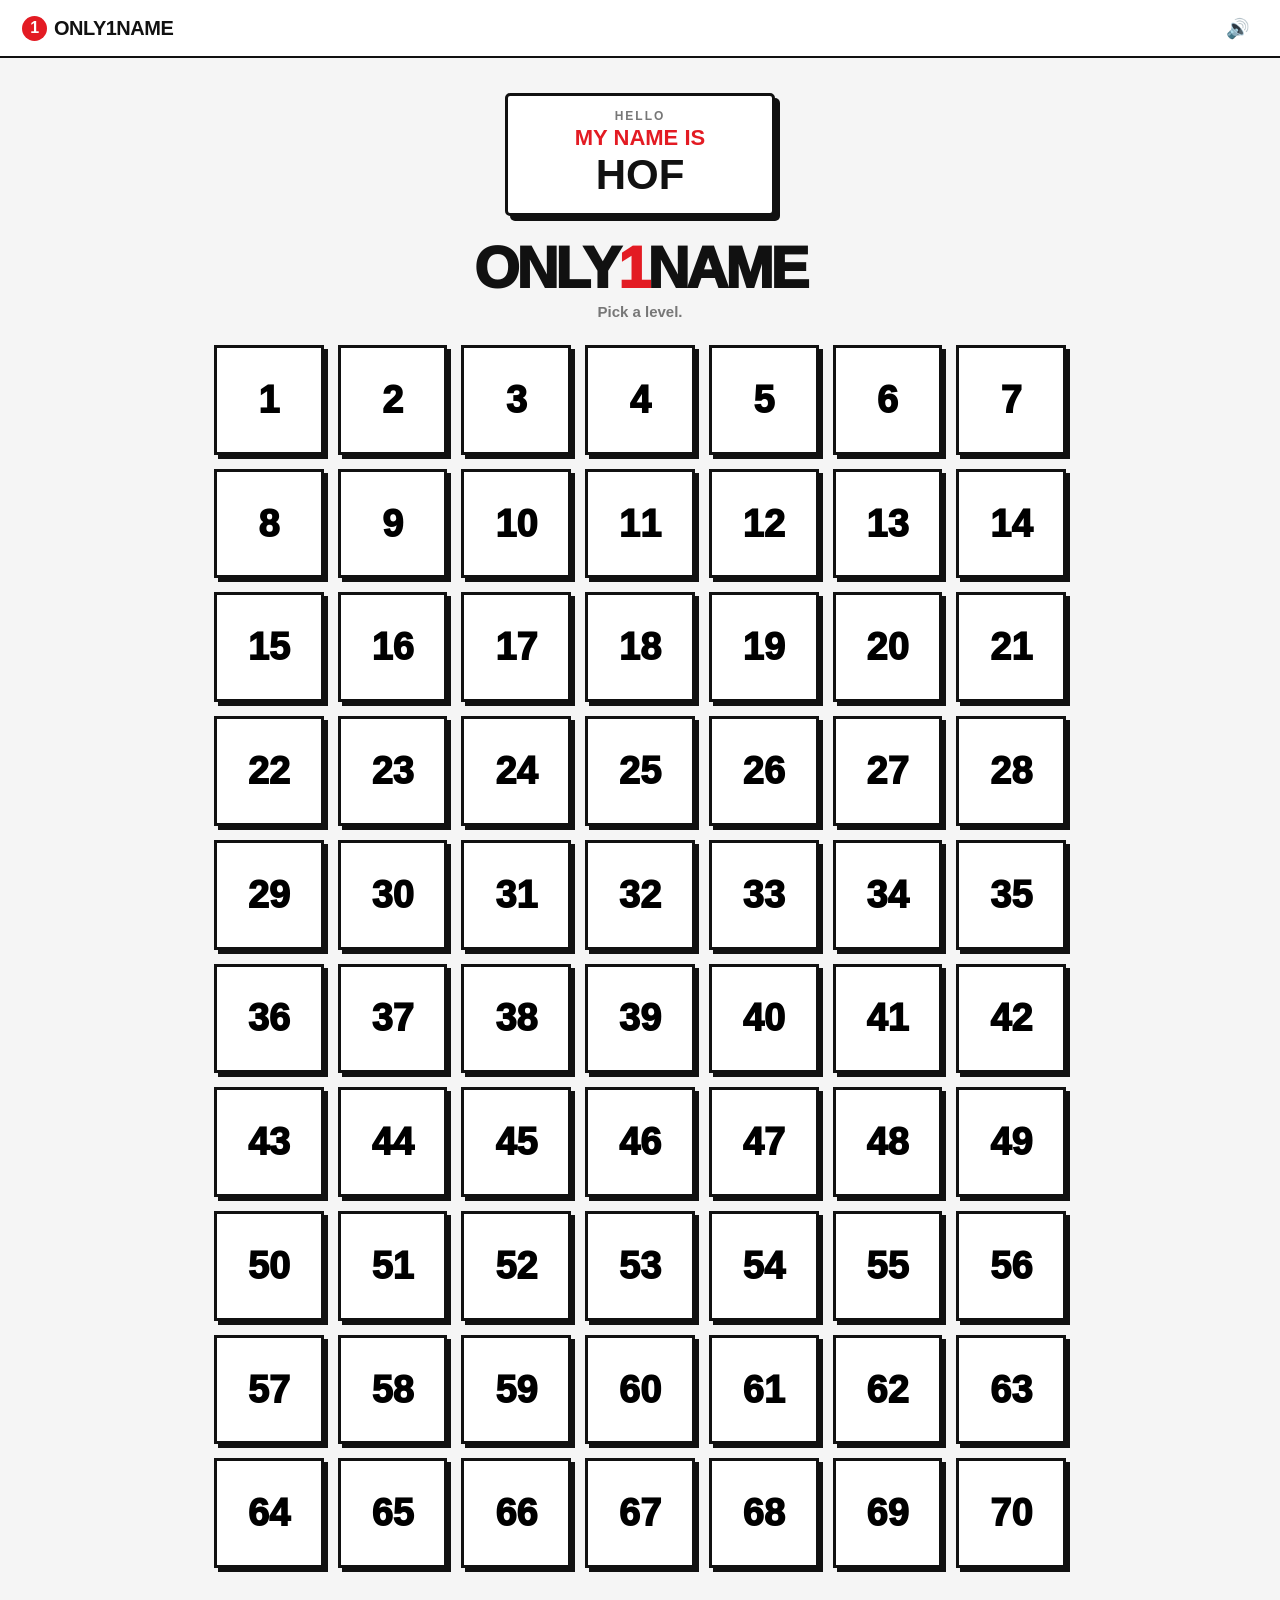
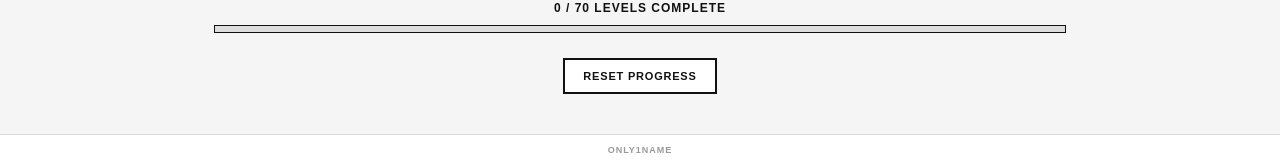
==== commit 009ed11d: "reverse levels and dark completed levels" ====
--- a/index.html
+++ b/index.html
@@ -6,7 +6,7 @@
   <meta name="theme-color" content="#e31b23">
   <title>ONLY1NAME</title>
 
-  <link rel="stylesheet" href="style.css">
+  <link rel="stylesheet" href="style.css?v=2">
 </head>
 
 <body>
@@ -240,7 +240,7 @@
   </footer>
 
 
-  <script src="game.js"></script>
+  <script src="game.js?v=2"></script>
 
 </body>
 </html>
--- a/style.css
+++ b/style.css
@@ -207,6 +207,26 @@
   color: var(--white);
 }
 
+/* Completed levels are dark */
+.level-card.completed {
+  background: #7b7b7b;
+  color: var(--white);
+  border-color: #7b7b7b;
+}
+
+/* Keep completed levels dark on hover */
+.level-card.completed:hover {
+  background: #7b7b7b;
+  color: var(--white);
+  border-color: #7b7b7b;
+}
+
+/* Check mark */
+.level-card.completed .level-check {
+  background: var(--white);
+  color: #7b7b7b;
+}
+
 .level-card:active {
   transform: translate(2px, 2px);
   box-shadow: 1px 1px 0 var(--black);
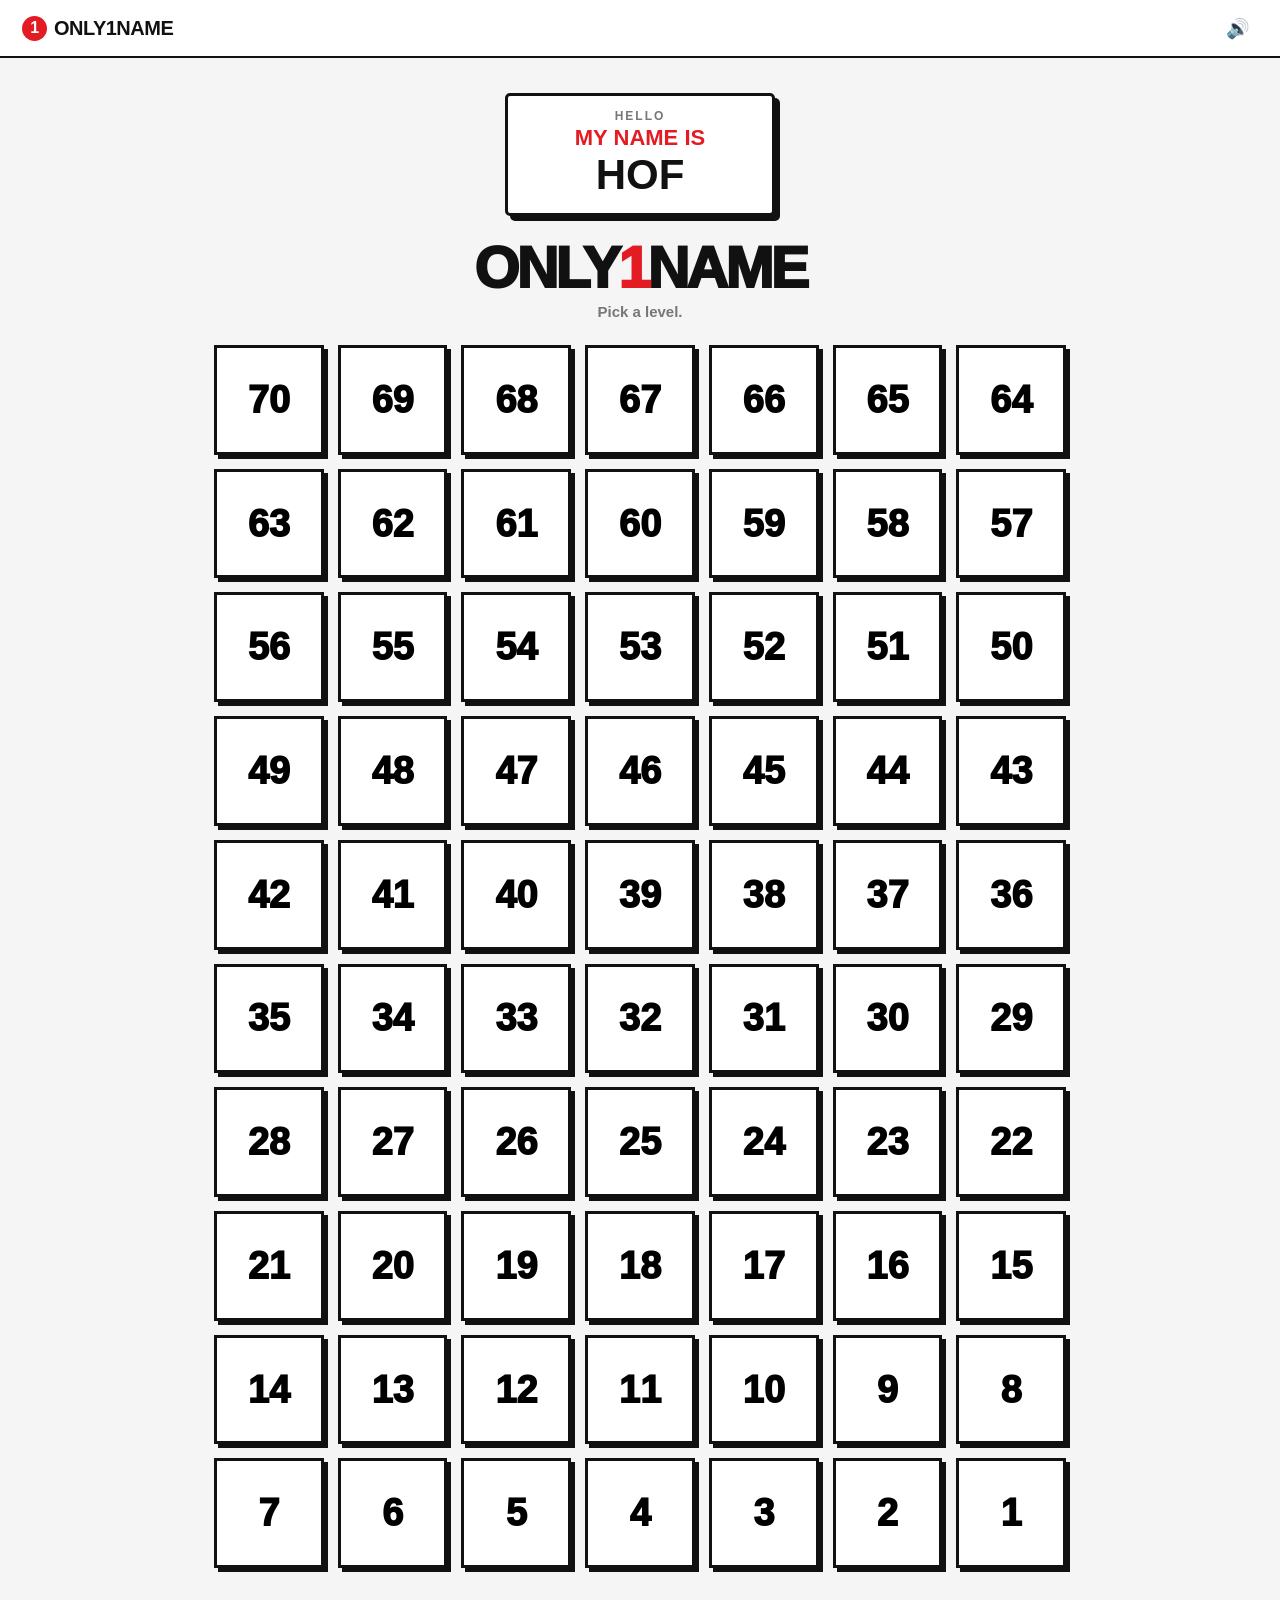
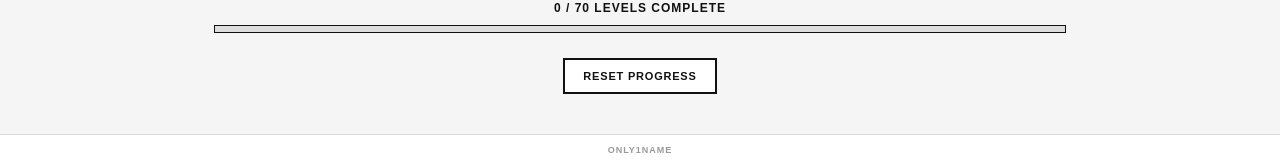
==== commit 32562498: "bug fix" ====
--- a/index.html
+++ b/index.html
@@ -6,7 +6,7 @@
   <meta name="theme-color" content="#e31b23">
   <title>ONLY1NAME</title>
 
-  <link rel="stylesheet" href="style.css?v=2">
+  <link rel="stylesheet" href="style.css?v=3">
 </head>
 
 <body>
@@ -240,7 +240,7 @@
   </footer>
 
 
-  <script src="game.js?v=2"></script>
+  <script src="game.js?v=3"></script>
 
 </body>
 </html>
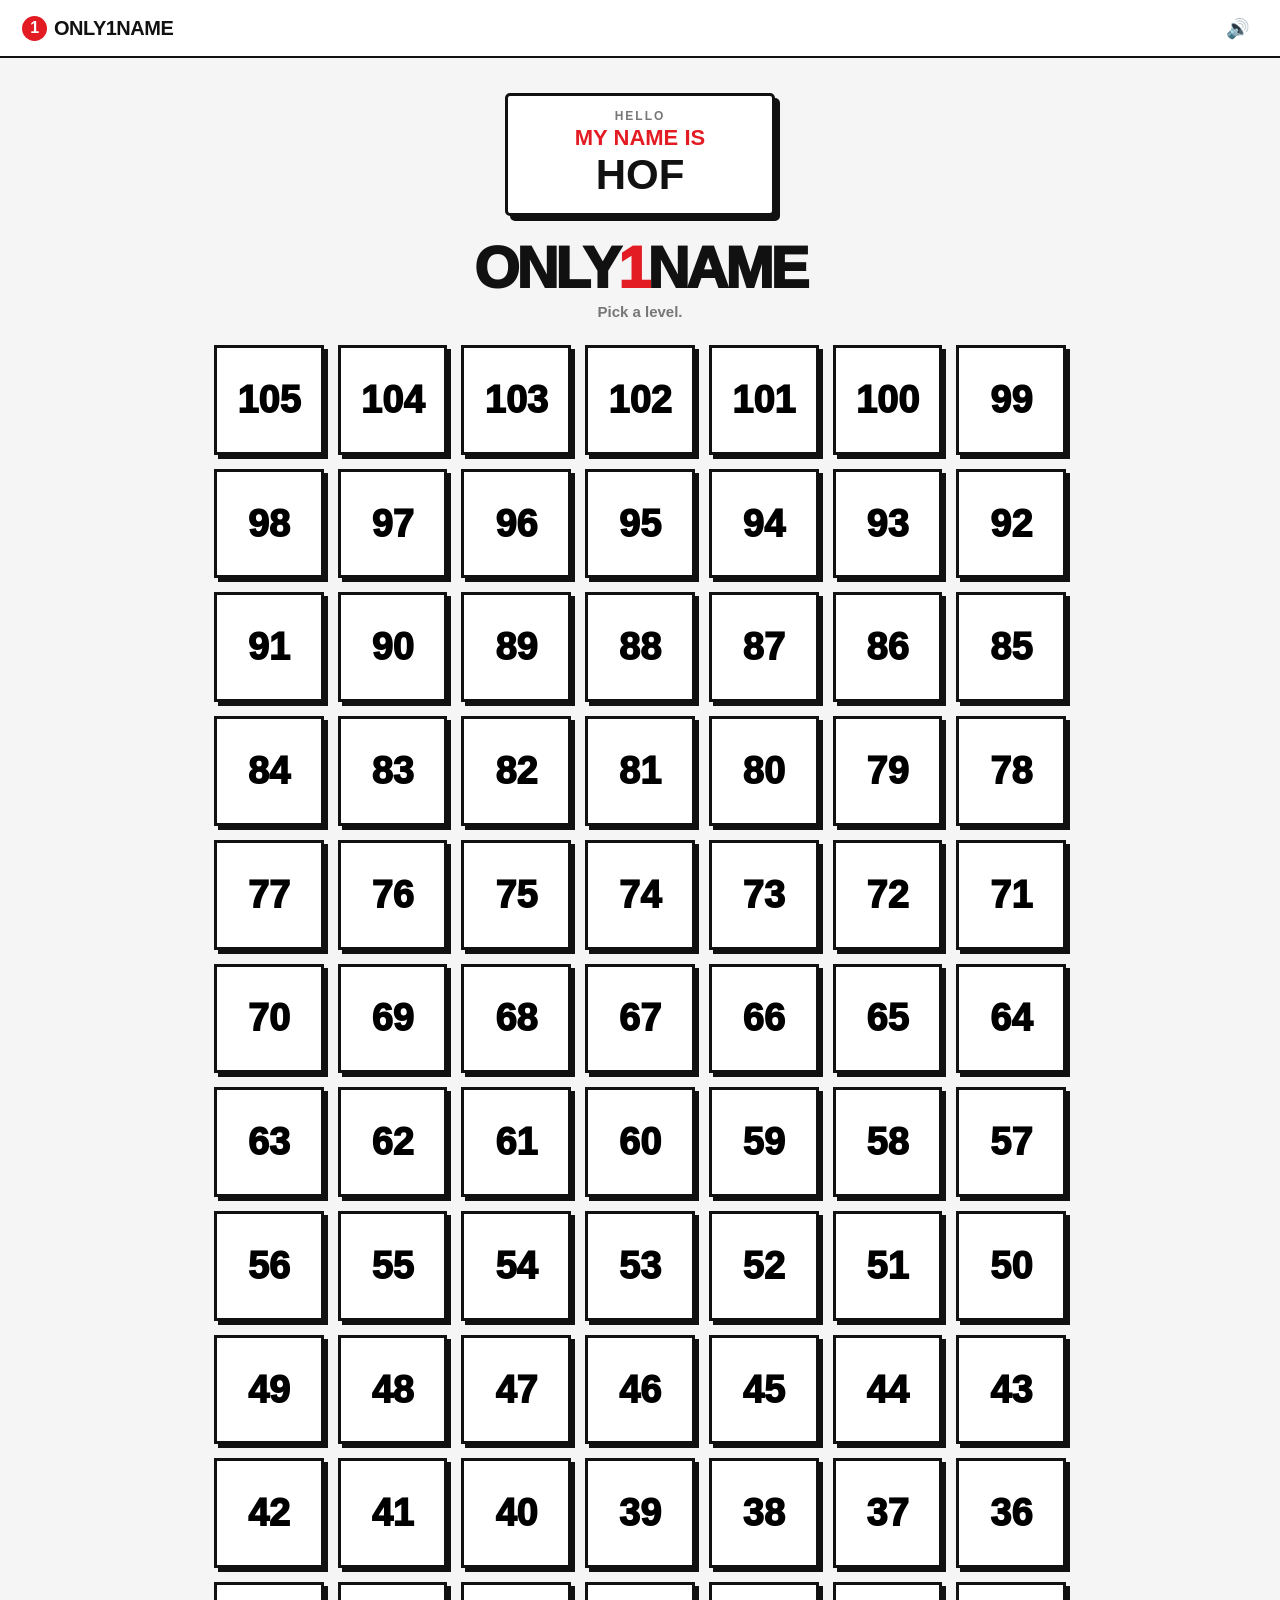
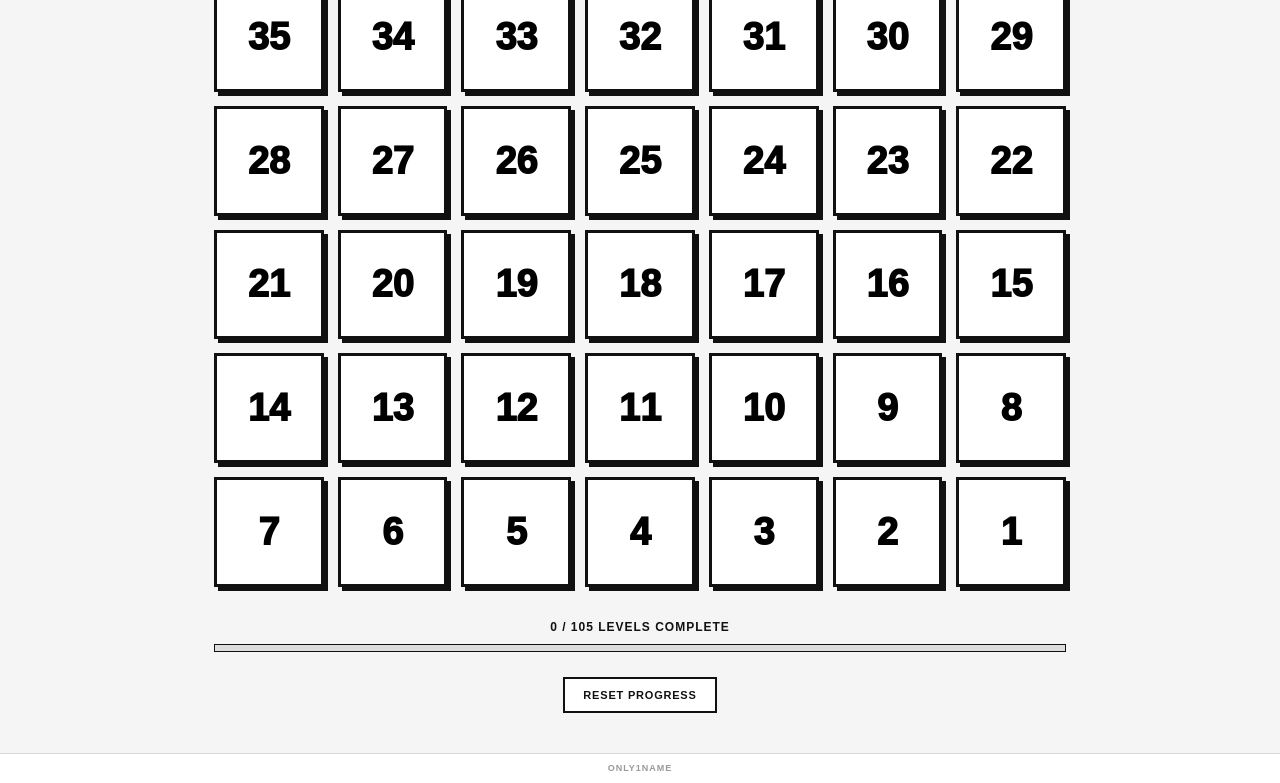
==== commit 1d7d10da: "up" ====
--- a/index.html
+++ b/index.html
@@ -6,7 +6,7 @@
   <meta name="theme-color" content="#e31b23">
   <title>ONLY1NAME</title>
 
-  <link rel="stylesheet" href="style.css?v=3">
+  <link rel="stylesheet" href="style.css?v=4">
 </head>
 
 <body>
@@ -240,7 +240,7 @@
   </footer>
 
 
-  <script src="game.js?v=3"></script>
+  <script src="game.js?v=4"></script>
 
 </body>
 </html>
